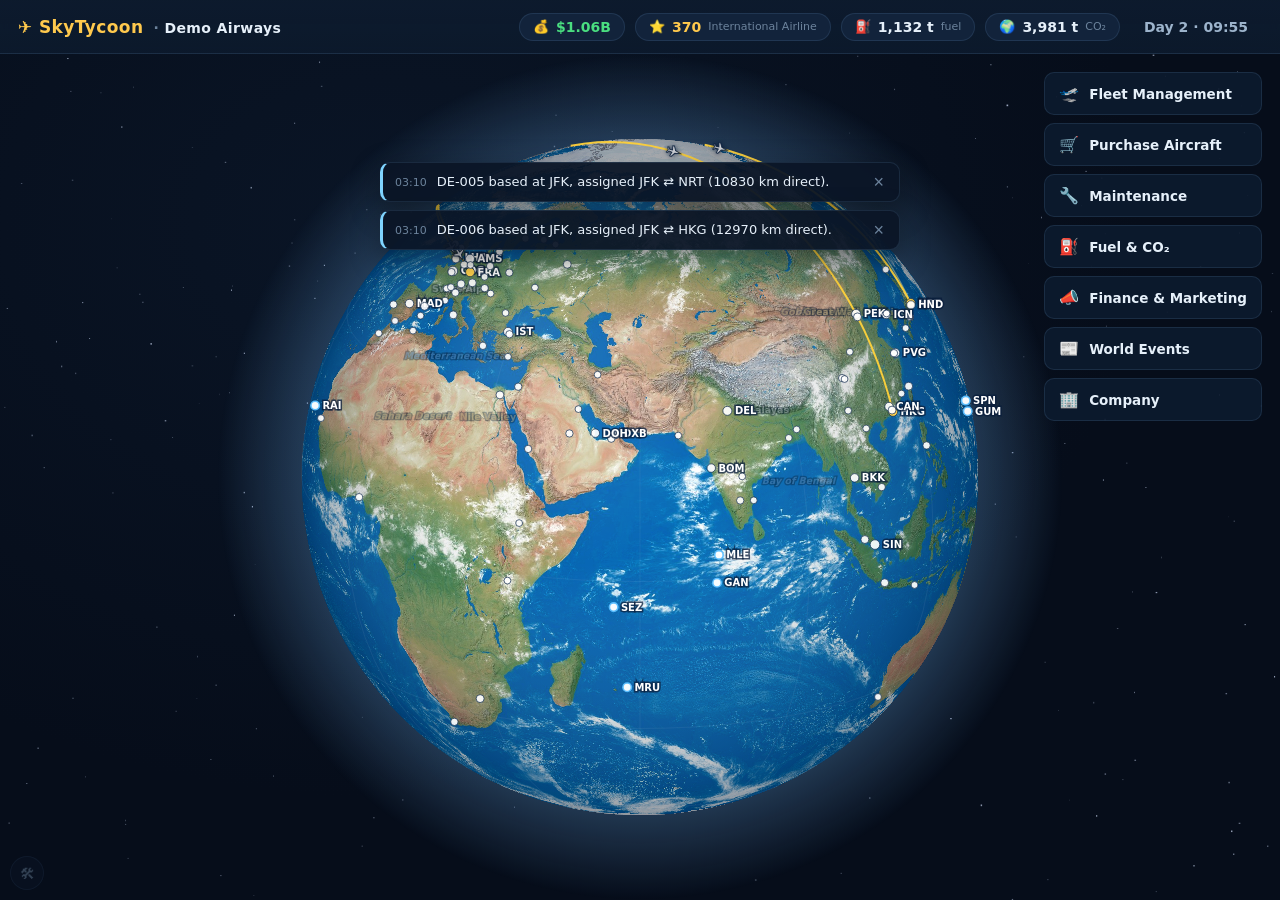
==== test-run.html @ e862ac11 "Initial commit of SkyTycoon airline manager. Browser airline sim with globe map, fleet/routes, and m" ====
<!DOCTYPE html>
<!-- Temporary smoke-test page: seeds a demo game, no persistence. Safe to delete. -->
<html lang="en">
<head>
  <meta charset="UTF-8">
  <title>SkyTycoon test</title>
  <link rel="stylesheet" href="css/style.css">
</head>
<body>
  <header id="topbar">
    <div class="brand">✈ SkyTycoon<span class="airline-name" id="tb-airline"></span></div>
    <div class="tb-stats">
      <div class="pill pill-cash"><span class="ico">💰</span><b id="tb-cash">$0</b></div>
      <div class="pill pill-points"><span class="ico">⭐</span><b id="tb-points">0</b><span class="sub" id="tb-level">Startup</span></div>
      <div class="pill"><span class="ico">⛽</span><b id="tb-fuel">0 t</b><span class="sub">fuel</span></div>
      <div class="pill"><span class="ico">🌍</span><b id="tb-co2">0 t</b><span class="sub">CO₂</span></div>
      <div class="pill pill-clock"><b id="tb-clock">Day 1 · 08:00</b></div>
    </div>
  </header>
  <main>
    <canvas id="globe"></canvas>
    <nav id="sidebar">
      <button data-panel="fleet" onclick="openPanel('fleet')"><span class="ico">🛫</span><span class="lbl">Fleet Management</span></button>
      <button data-panel="buy" onclick="openPanel('buy')"><span class="ico">🛒</span><span class="lbl">Purchase Aircraft</span></button>
      <button data-panel="maint" onclick="openPanel('maint')"><span class="ico">🔧</span><span class="lbl">Maintenance</span></button>
      <button data-panel="fuel" onclick="openPanel('fuel')"><span class="ico">⛽</span><span class="lbl">Fuel &amp; CO₂</span></button>
      <button data-panel="marketing" onclick="openPanel('marketing')"><span class="ico">📣</span><span class="lbl">Finance &amp; Marketing</span></button>
      <button data-panel="events" onclick="openPanel('events')"><span class="ico">📰</span><span class="lbl">World Events</span></button>
      <button data-panel="company" onclick="openPanel('company')"><span class="ico">🏢</span><span class="lbl">Company</span></button>
    </nav>
    <section id="panel" class="hidden">
      <div id="panel-head"><h2 id="panel-title"></h2><button class="close-x" onclick="closePanel()">×</button></div>
      <div id="panel-body"></div>
    </section>
    <div id="airport-card" class="hidden"></div>
    <div id="plane-card" class="hidden"></div>
    <div id="route-card" class="hidden"></div>
    <div id="report-card" class="hidden"></div>
    <div id="notifs"></div>
    <button id="devbtn" title="Developer tools" onclick="toggleDev()">🛠</button>
    <div id="devpanel" class="hidden"></div>
  </main>
  <div id="onboard" class="hidden"><div class="ob-box"><h1>x</h1>
    <input id="ob-name" type="hidden"><select id="ob-hub" hidden></select></div></div>

  <script src="js/data.js"></script>
  <script src="js/planeart.js"></script>
  <script src="js/liveryart.js"></script>
  <script src="js/globe.js"></script>
  <script src="js/game.js"></script>
  <script src="js/ui.js"></script>
  <script>
    // no persistence in the smoke test
    save = function () {};
    const globe = new Globe(document.getElementById("globe"));
    globe.onAirportClick = (ap) => uiAirportClick(ap);

    newGame("Demo Airways", "JFK");
    G.state.cash = 2e9;
    earnPoints(500);
    unlockCargo();
    G.state.wideUnlocked = true;
    G.state.autoDepart = true;
    buyPlane("a320n"); buyPlane("b789"); buyPlane("atr72"); buyPlane("a388"); buyPlane("md11f"); buyPlane("a318");
    for (let i = 0; i < 1150; i++) tick(true);   // let deliveries arrive
    buyFuel(1400); buyCO2(4900);
    const dests = { a320n: "LHR", b789: "NRT", atr72: "ORD", a388: "HKG", md11f: "FRA" };
    for (const p of G.state.planes) {
      if (p.typeId === "a318") assignRoute(p.id, "JFK", "NRT", ["ANC"]);   // stopover demo
      else assignRoute(p.id, "JFK", dests[p.typeId] || "MIA");
    }
    G.state.charterUnlocked = true;
    genCharterOffer(true); genCharterOffer(true);
    for (let i = 0; i < 400; i++) tick(true);

    renderTopbar();
    UI.lastSeq = (G.state.logSeq || 0) - 2;   // let a couple of popups show
    pumpNotifs();
    const params = new URLSearchParams(location.search);
    if (params.get("rot")) globe.rotLon = +params.get("rot") * Math.PI / 180;
    if (params.get("tilt")) globe.tilt = +params.get("tilt") * Math.PI / 180;
    const view = params.get("view");
    if (view && view !== "globe") openPanel(view);
    const apParam = params.get("airport");
    if (apParam && airportByCode[apParam]) showAirportCard(airportByCode[apParam]);
    const rParam = params.get("route");
    if (rParam) { const [ra, rb] = rParam.split("-"); showRouteCard(ra, rb); }

    function frame() { globe.render(globeState()); requestAnimationFrame(frame); }
    requestAnimationFrame(frame);
    setInterval(() => { tick(false); renderTopbar(); pumpNotifs(); refreshPanel(false); }, 500);
  </script>
</body>
</html>
---- css/style.css ----
/* ============================================================
   SkyTycoon — styles
   ============================================================ */

* { margin: 0; padding: 0; box-sizing: border-box; }

:root {
  --bg: #060d1a;
  --panel: #0d1b2e;
  --panel-2: #12233b;
  --line: rgba(120, 170, 220, 0.14);
  --ink: #e6f0fa;
  --ink-2: #9db4cc;
  --ink-3: #6c839c;
  --gold: #ffc94d;
  --gold-dim: #b8860b;
  --ok: #4ade80;
  --warn: #f5a524;
  --bad: #f87171;
  --accent: #7fd4ff;
}

html, body {
  height: 100%;
  height: 100dvh;
  overflow: hidden;
  overscroll-behavior: none;
  background: var(--bg);
  color: var(--ink);
  font-family: "Segoe UI", system-ui, -apple-system, sans-serif;
  font-size: 14px;
  -webkit-text-size-adjust: 100%;
  text-size-adjust: 100%;
  -webkit-tap-highlight-color: transparent;
}

/* ---------- top bar ---------- */
#topbar {
  position: fixed;
  inset: 0 0 auto 0;
  height: 54px;
  display: flex;
  align-items: center;
  gap: 18px;
  padding: 0 18px;
  background: linear-gradient(180deg, rgba(13, 27, 46, 0.97), rgba(13, 27, 46, 0.88));
  border-bottom: 1px solid var(--line);
  z-index: 20;
  backdrop-filter: blur(6px);
}

.brand {
  font-weight: 800;
  font-size: 17px;
  letter-spacing: 0.4px;
  color: var(--gold);
  white-space: nowrap;
}
.brand .airline-name {
  color: var(--ink);
  font-weight: 600;
  margin-left: 10px;
  font-size: 14px;
}
.brand .airline-name::before { content: "· "; color: var(--ink-3); }

.tb-ap-search {
  position: relative;
  flex: 0 1 240px;
  min-width: 140px;
  max-width: 280px;
}
.tb-ap-search input {
  width: 100%;
  box-sizing: border-box;
  background: var(--panel-2);
  border: 1px solid var(--line);
  color: var(--ink);
  border-radius: 999px;
  padding: 6px 14px;
  font: 500 12.5px "Segoe UI", system-ui, sans-serif;
}
.tb-ap-search input:focus {
  outline: none;
  border-color: var(--accent);
  background: var(--panel);
}
.tb-ap-search input::placeholder { color: var(--ink-3); }
.tb-ap-drop {
  position: absolute;
  top: calc(100% + 6px);
  left: 0;
  right: 0;
  max-height: 320px;
  overflow-y: auto;
  background: rgba(13, 27, 46, 0.97);
  border: 1px solid var(--line);
  border-radius: 10px;
  box-shadow: 0 10px 28px rgba(0, 0, 0, 0.45);
  z-index: 30;
  padding: 4px;
}
.tb-ap-drop.hidden { display: none; }
.tb-ap-item {
  display: flex;
  align-items: baseline;
  gap: 8px;
  width: 100%;
  text-align: left;
  background: transparent;
  border: 0;
  border-radius: 7px;
  color: var(--ink);
  padding: 7px 10px;
  font: 500 12.5px "Segoe UI", system-ui, sans-serif;
  cursor: pointer;
}
.tb-ap-item:hover, .tb-ap-item.active { background: var(--panel-2); }
.tb-ap-item b { color: var(--gold); min-width: 2.6em; }
.tb-ap-item .tb-ap-city { flex: 1; min-width: 0; overflow: hidden; text-overflow: ellipsis; white-space: nowrap; }
.tb-ap-empty { padding: 10px 12px; }

.tb-stats {
  display: flex;
  gap: 10px;
  margin-left: auto;
  align-items: center;
  flex-wrap: nowrap;
}
.pill {
  display: flex;
  align-items: center;
  gap: 7px;
  background: var(--panel-2);
  border: 1px solid var(--line);
  border-radius: 999px;
  padding: 5px 13px;
  white-space: nowrap;
}
.pill .ico { font-size: 13px; }
.pill b { font-variant-numeric: tabular-nums; }
.pill .sub { color: var(--ink-3); font-size: 11px; }
.pill-cash b { color: var(--ok); }
.pill-warn { border-color: rgba(239, 68, 68, 0.45); }
.pill-warn b { color: var(--bad, #ef4444); }
.pill-points b { color: var(--gold); }
.pill-clock { background: transparent; border-color: transparent; color: var(--ink-2); }

/* ---------- layout ---------- */
main { position: fixed; inset: 54px 0 0 0; }

#globe {
  width: 100%;
  height: 100%;
  display: block;
  touch-action: none;
  background:
    radial-gradient(ellipse at 30% 20%, #0a1526 0%, var(--bg) 60%);
}

/* ---------- sidebar ---------- */
#sidebar {
  position: absolute;
  top: 18px;
  right: 18px;
  display: flex;
  flex-direction: column;
  gap: 8px;
  z-index: 10;
}
#sidebar button {
  display: flex;
  align-items: center;
  gap: 10px;
  min-width: 178px;
  padding: 11px 14px;
  background: rgba(13, 27, 46, 0.92);
  border: 1px solid var(--line);
  border-radius: 10px;
  color: var(--ink);
  font: 600 13.5px "Segoe UI", system-ui, sans-serif;
  cursor: pointer;
  transition: border-color 0.15s, background 0.15s, transform 0.1s;
  text-align: left;
}
#sidebar button:hover { border-color: var(--accent); background: var(--panel-2); }
#sidebar button.active { border-color: var(--gold); color: var(--gold); background: var(--panel-2); }
#sidebar button .ico { font-size: 16px; width: 20px; text-align: center; }

/* ---------- side panel ---------- */
#panel {
  position: absolute;
  top: 18px;
  right: 214px;
  bottom: 18px;
  width: 440px;
  max-width: calc(100vw - 240px);
  background: rgba(11, 22, 38, 0.96);
  border: 1px solid var(--line);
  border-radius: 14px;
  display: flex;
  flex-direction: column;
  z-index: 11;
  box-shadow: 0 12px 40px rgba(0, 0, 0, 0.5);
  backdrop-filter: blur(8px);
}
#panel.hidden { display: none; }
#panel-head {
  display: flex;
  align-items: center;
  justify-content: space-between;
  padding: 14px 18px;
  border-bottom: 1px solid var(--line);
}
#panel-head h2 { font-size: 16px; font-weight: 700; }
#panel-body { flex: 1; overflow-y: auto; padding: 12px 14px 16px; }
#panel-body::-webkit-scrollbar { width: 8px; }
#panel-body::-webkit-scrollbar-thumb { background: var(--panel-2); border-radius: 4px; }

.close-x {
  background: none;
  border: none;
  color: var(--ink-3);
  font-size: 22px;
  cursor: pointer;
  line-height: 1;
  padding: 2px 6px;
}
.close-x:hover { color: var(--ink); }

/* ---------- cards & shared bits ---------- */
.card {
  background: var(--panel-2);
  border: 1px solid var(--line);
  border-radius: 10px;
  padding: 10px 12px;
  margin-bottom: 8px;
}
.card-head {
  display: flex;
  justify-content: space-between;
  align-items: baseline;
  gap: 8px;
  margin-bottom: 4px;
}
.card-row { margin: 3px 0; display: flex; align-items: center; gap: 8px; flex-wrap: wrap; }
.card-actions { display: flex; gap: 6px; margin-top: 7px; flex-wrap: wrap; }
.card-actions-more {
  display: flex;
  gap: 6px;
  flex-wrap: wrap;
  margin-top: 6px;
  padding-top: 6px;
  border-top: 1px solid rgba(255,255,255,0.06);
}

.muted { color: var(--ink-2); }
.mini { font-size: 11.5px; }
.panel-note { margin-bottom: 10px; line-height: 1.45; }
.panel-tip {
  margin-bottom: 10px;
  border: 1px solid var(--line);
  border-radius: 8px;
  background: rgba(0,0,0,0.15);
  padding: 6px 10px;
}
.panel-tip > summary {
  cursor: pointer;
  list-style: none;
  font-size: 11.5px;
  color: var(--ink-2);
  user-select: none;
}
.panel-tip > summary::-webkit-details-marker { display: none; }
.panel-tip > summary::before { content: "ⓘ "; color: var(--ink-3); }
.panel-tip[open] > summary { margin-bottom: 6px; color: var(--ink); }
.panel-tip .tip-body { font-size: 11.5px; color: var(--ink-2); line-height: 1.45; }
.ok-text { color: var(--ok); }
.bad-text { color: var(--bad); }
.price { color: var(--gold); font-weight: 700; white-space: nowrap; }

.btn, #sidebar button, .chip, .pill-pausebtn, .close-x, .ap-item, .tb-ap-item {
  touch-action: manipulation;
}

.btn {
  background: var(--panel);
  border: 1px solid var(--line);
  color: var(--ink);
  border-radius: 8px;
  padding: 7px 13px;
  font: 600 12.5px "Segoe UI", system-ui, sans-serif;
  cursor: pointer;
  transition: border-color 0.15s, background 0.15s;
}
.btn:hover:not(:disabled) { border-color: var(--accent); }
.btn:disabled { opacity: 0.4; cursor: not-allowed; }
.btn-gold { background: var(--gold); color: #1a1200; border-color: var(--gold); }
.btn-gold:hover:not(:disabled) { background: #ffd97a; border-color: #ffd97a; }
.btn-danger { border-color: rgba(248, 113, 113, 0.4); color: var(--bad); }
.btn-danger:hover:not(:disabled) { border-color: var(--bad); background: rgba(248, 113, 113, 0.08); }
.mini-btn { padding: 5px 9px; font-size: 11.5px; }

/* status chips */
.st { font-size: 12px; font-weight: 600; }
.st-idle { color: var(--ink-3); }
.st-fly { color: var(--accent); }
.st-turn { color: var(--ink-2); }
.st-hold { color: var(--bad); }
.st-ground { color: var(--warn); }
.st-maint { color: var(--warn); }

.route-badge {
  background: rgba(255, 201, 77, 0.12);
  border: 1px solid rgba(255, 201, 77, 0.35);
  color: var(--gold);
  font-size: 11.5px;
  font-weight: 700;
  padding: 2px 9px;
  border-radius: 999px;
  white-space: nowrap;
}
.route-badge.none {
  background: transparent;
  border-color: var(--line);
  color: var(--ink-3);
}
.owned-badge, .boost-badge {
  font-size: 11px;
  font-weight: 700;
  border-radius: 999px;
  padding: 2px 8px;
  background: rgba(127, 212, 255, 0.12);
  border: 1px solid rgba(127, 212, 255, 0.35);
  color: var(--accent);
}
.boost-badge { background: rgba(74, 222, 128, 0.1); border-color: rgba(74, 222, 128, 0.35); color: var(--ok); }
.brand-badge {
  font-size: 11px;
  font-weight: 700;
  border-radius: 999px;
  padding: 2px 8px;
  background: rgba(251, 191, 36, 0.12);
  border: 1px solid rgba(251, 191, 36, 0.4);
  color: var(--gold);
}
.brand-filter {
  display: flex;
  flex-wrap: wrap;
  gap: 6px;
  margin: 8px 0 12px;
}
.brand-filter .chip {
  font: 600 11.5px "Segoe UI", system-ui, sans-serif;
  padding: 5px 10px;
  border-radius: 999px;
  border: 1px solid var(--line);
  background: transparent;
  color: var(--ink-2);
  cursor: pointer;
}
.brand-filter .chip.active {
  border-color: var(--gold);
  color: var(--gold);
  background: rgba(251, 191, 36, 0.1);
}
.brand-row {
  display: flex;
  align-items: center;
  justify-content: space-between;
  gap: 10px;
}

/* progress bars */
.bar {
  flex: 1;
  min-width: 90px;
  height: 7px;
  border-radius: 4px;
  background: rgba(0, 0, 0, 0.4);
  overflow: hidden;
}
.bar-fill { height: 100%; border-radius: 4px; transition: width 0.4s; }
.bar-ok { background: var(--ok); }
.bar-warn { background: var(--warn); }
.bar-bad { background: var(--bad); }
.bar-gold { background: var(--gold); }
.bar-label { font-size: 11.5px; color: var(--ink-2); white-space: nowrap; }

/* route form */
.route-form {
  margin-top: 10px;
  padding: 11px;
  background: rgba(0, 0, 0, 0.25);
  border: 1px dashed var(--line);
  border-radius: 8px;
}
.rf-row { display: flex; gap: 10px; margin-bottom: 8px; flex-wrap: wrap; }
.rf-row label { display: flex; flex-direction: column; gap: 4px; font-size: 11.5px; color: var(--ink-2); flex: 1; }
.rf-info { font-size: 12px; margin-bottom: 9px; }
.cabin-row label { max-width: 110px; }

/* big configure menu */
.cfg-big { padding: 13px; }
.cfg-title {
  font-size: 14px;
  margin-bottom: 4px;
  padding-bottom: 7px;
  border-bottom: 1px solid var(--line);
}
.cfg-sec {
  font-size: 11px;
  font-weight: 700;
  letter-spacing: 0.6px;
  text-transform: uppercase;
  color: var(--gold, #e8a833);
  margin: 12px 0 7px;
  padding-top: 8px;
  border-top: 1px dashed var(--line);
}
.cfg-title + .cfg-sec, .cfg-sec:first-child { border-top: none; padding-top: 0; }
.amen-row label { min-width: 180px; }
.amen-row select { width: 100%; }
.buy-cfg {
  margin-top: 10px;
  padding: 10px;
  border-radius: 8px;
  background: rgba(0, 0, 0, 0.18);
}

select, input[type="number"], input[type="text"], #airline-name {
  background: var(--panel);
  border: 1px solid var(--line);
  color: var(--ink);
  border-radius: 7px;
  padding: 7px 9px;
  font: 500 12.5px "Segoe UI", system-ui, sans-serif;
  max-width: 100%;
}
select:focus, input:focus { outline: 1px solid var(--accent); }
input[type="number"] { width: 82px; }

/* ---------- searchable airport picker ---------- */
.ap-picker {
  border: 1px solid var(--line);
  border-radius: 9px;
  background: rgba(0, 0, 0, 0.22);
  padding: 8px;
  margin: 6px 0 10px;
}
.ap-controls { display: flex; gap: 7px; margin-bottom: 7px; }
.ap-controls input { flex: 1; min-width: 0; }
.ap-controls select { max-width: 46%; }
.ap-list {
  max-height: 172px;
  overflow-y: auto;
  display: flex;
  flex-direction: column;
  gap: 3px;
}
.ap-list::-webkit-scrollbar { width: 7px; }
.ap-list::-webkit-scrollbar-thumb { background: var(--panel-2); border-radius: 4px; }
.ap-item {
  display: flex;
  align-items: center;
  gap: 8px;
  padding: 6px 9px;
  background: transparent;
  border: 1px solid transparent;
  border-radius: 7px;
  color: var(--ink);
  font: 500 12.5px "Segoe UI", system-ui, sans-serif;
  cursor: pointer;
  text-align: left;
}
.ap-item:hover { background: var(--panel-2); border-color: var(--line); }
.ap-item.active { border-color: var(--gold); background: rgba(255, 201, 77, 0.08); }
.ap-item b { min-width: 36px; color: var(--accent); }
.ap-item.active b { color: var(--gold); }
.ap-item .ap-city { flex: 0 1 auto; }
.ap-item .ap-size { margin-left: auto; color: var(--ink-3); font-size: 9px; letter-spacing: 1px; }
.ap-empty { padding: 10px; text-align: center; }
.rf-label { display: block; font-size: 11.5px; color: var(--ink-2); margin: 8px 0 2px; }
.ob-hub-sel { font-size: 13px; margin: 4px 0 6px; }

/* onboard experience */
.meal-grid {
  display: grid;
  grid-template-columns: 1fr 1fr;
  gap: 8px;
  margin: 8px 0;
}
.meal-opt {
  display: flex;
  flex-direction: column;
  gap: 3px;
  padding: 10px 12px;
  background: var(--panel);
  border: 1px solid var(--line);
  border-radius: 9px;
  color: var(--ink);
  font: 500 12px "Segoe UI", system-ui, sans-serif;
  text-align: left;
  cursor: pointer;
  transition: border-color 0.15s;
}
.meal-opt:hover { border-color: var(--accent); }
.meal-opt.active { border-color: var(--gold); background: rgba(255, 201, 77, 0.07); }
.meal-opt.active b { color: var(--gold); }
.svc-toggle {
  display: flex;
  align-items: center;
  gap: 7px;
  font-size: 12.5px;
  cursor: pointer;
  margin-right: 14px;
}
.svc-toggle input { accent-color: var(--gold); }

/* stopover chips */
.rf-stops { margin: 8px 0; display: flex; align-items: center; gap: 6px; flex-wrap: wrap; }
.stop-chip {
  display: inline-flex;
  align-items: center;
  gap: 4px;
  background: rgba(127, 212, 255, 0.1);
  border: 1px solid rgba(127, 212, 255, 0.35);
  color: var(--accent);
  font: 700 11.5px "Segoe UI", system-ui, sans-serif;
  padding: 2px 4px 2px 9px;
  border-radius: 999px;
}
.stop-x {
  background: none;
  border: none;
  color: var(--ink-3);
  font-size: 13px;
  cursor: pointer;
  padding: 0 4px;
  line-height: 1;
}
.stop-x:hover { color: var(--bad); }
.via-note { font-weight: 600; font-size: 10px; opacity: 0.85; }

/* charter offers */
.charter-offer {
  border-top: 1px dashed var(--line);
  padding-top: 8px;
  margin-top: 8px;
}
.charter-offer:first-of-type { border-top: none; margin-top: 0; padding-top: 0; }
.charter-offer select { max-width: 200px; }

/* buy panel filter bar */
.buy-filter { display: flex; gap: 7px; margin-bottom: 8px; }
.buy-filter input { flex: 1; min-width: 0; }
.buy-filter select { max-width: 46%; }

/* buy panel */
.plane-art {
  background: linear-gradient(180deg, #b8d4ee 0%, #ddeaf6 78%, #9db8ce 78%, #8aa6bd 100%);
  border: 1px solid var(--line);
  border-radius: 8px;
  margin: 6px 0 8px;
  overflow: hidden;
}
/* Marketplace grounded pose — single showroom plate. */
.plane-art-shop.showroom {
  background: #e8eaee url("../img/liveries/showroom.jpg") center / cover no-repeat;
}
.plane-art-shop.sky {
  background: #6eb6e8 url("../img/liveries/sky.jpg") center / cover no-repeat;
}
.plane-art-shop.bush {
  background: #5a7a4a url("../img/liveries/bush.jpg") center 62% / cover no-repeat;
}
.plane-art-shop.sky .lart-canvas {
  filter: drop-shadow(0 8px 12px rgba(20, 40, 70, 0.22));
}
.plane-art-shop.bush .lart-canvas {
  filter: drop-shadow(0 6px 10px rgba(20, 30, 20, 0.35));
}
.plane-art-svg { display: block; width: 100%; height: auto; max-height: 130px; }
.plane-art img {
  display: block;
  width: 100%;
  height: 150px;
  object-fit: cover;
}
.plane-art .lart-canvas {
  display: block;
  width: 100%;
  height: auto;
  max-height: 150px;
  padding: 14px 10px 8px;
  box-sizing: border-box;
}
.plane-art-shop .lart-canvas {
  max-height: 168px;
  padding: 22px 14px 18px;
  filter: drop-shadow(0 10px 14px rgba(20, 28, 40, 0.28));
}

.cat-head {
  font-size: 12px;
  text-transform: uppercase;
  letter-spacing: 1.2px;
  color: var(--ink-3);
  margin: 14px 0 8px;
}
.specs { display: flex; gap: 14px; flex-wrap: wrap; font-size: 12px; color: var(--ink-2); margin: 4px 0; }

/* fuel panel */
.commodity { margin-bottom: 22px; }
.commodity h3 { font-size: 14px; margin-bottom: 6px; }
.comm-price { font-size: 22px; margin-bottom: 6px; }
.comm-price b { font-variant-numeric: tabular-nums; }
.comm-price .muted { font-size: 13px; margin: 0 6px 0 2px; }
.spark {
  width: 100%;
  height: 70px;
  display: block;
  background: rgba(0, 0, 0, 0.25);
  border: 1px solid var(--line);
  border-radius: 8px;
  margin-bottom: 8px;
}
.comm-holding { font-size: 13px; margin-bottom: 8px; }
.comm-buy { display: flex; gap: 7px; align-items: center; flex-wrap: wrap; }

/* company panel */
.company-name-row {
  display: flex;
  flex-wrap: wrap;
  align-items: center;
  gap: 8px;
  margin-bottom: 12px;
}
.company-name-row .btn { white-space: nowrap; flex: 0 0 auto; }
#airline-name {
  flex: 1 1 140px;
  min-width: 120px;
  font-size: 15px;
  font-weight: 700;
  height: auto;
  align-self: center;
}
.stat-grid {
  display: grid;
  grid-template-columns: 1fr 1fr;
  gap: 8px;
  margin: 12px 0;
}
.stat-grid > div {
  background: var(--panel-2);
  border: 1px solid var(--line);
  border-radius: 9px;
  padding: 9px 12px;
  display: flex;
  flex-direction: column;
  gap: 3px;
}
.danger-zone { margin-top: 18px; padding-top: 14px; border-top: 1px solid var(--line); }

/* empty state */
.empty { text-align: center; color: var(--ink-2); padding: 40px 10px; line-height: 1.6; }

/* weekly gazette */
.paper-card {
  background: linear-gradient(165deg, rgba(20, 32, 52, 0.95), rgba(12, 20, 34, 0.98));
  border-color: rgba(232, 168, 51, 0.25);
}
.paper-mast {
  font-family: Georgia, "Times New Roman", serif;
  font-size: 18px;
  font-weight: 700;
  letter-spacing: 0.02em;
  color: var(--gold);
  margin-bottom: 2px;
}
.paper-dateline {
  font-size: 11px;
  color: var(--ink-3);
  margin-bottom: 12px;
  padding-bottom: 8px;
  border-bottom: 1px solid var(--line);
}
.paper-story { margin-bottom: 12px; }
.paper-story.lead .paper-hed { font-size: 15px; color: var(--ink); }
.paper-kicker {
  font-size: 10px;
  text-transform: uppercase;
  letter-spacing: 0.08em;
  color: var(--ink-3);
  margin-bottom: 2px;
}
.paper-hed {
  font-family: Georgia, "Times New Roman", serif;
  font-size: 13.5px;
  font-weight: 700;
  color: var(--ink);
  line-height: 1.3;
}
.paper-dek {
  font-size: 12px;
  color: var(--ink-2);
  margin-top: 3px;
  line-height: 1.4;
}

/* ---------- centered event popups ---------- */
#notifs {
  position: fixed;
  top: 18%;
  left: 50%;
  transform: translateX(-50%);
  z-index: 40;
  display: flex;
  flex-direction: column;
  align-items: center;
  gap: 8px;
  width: min(520px, 92vw);
  pointer-events: none;
}
.notif {
  display: flex;
  align-items: center;
  gap: 10px;
  width: 100%;
  background: rgba(11, 22, 38, 0.95);
  border: 1px solid var(--line);
  border-radius: 10px;
  padding: 10px 12px;
  font-size: 13px;
  color: var(--ink);
  box-shadow: 0 10px 30px rgba(0, 0, 0, 0.45);
  opacity: 0;
  transform: translateY(-8px);
  transition: opacity 0.3s, transform 0.3s;
  pointer-events: auto;
}
.notif.show { opacity: 1; transform: translateY(0); }
.notif-time { color: var(--ink-3); font-size: 11px; font-variant-numeric: tabular-nums; flex-shrink: 0; }
.notif-msg { flex: 1; line-height: 1.4; }
.notif-x {
  background: none;
  border: none;
  color: var(--ink-3);
  font-size: 18px;
  cursor: pointer;
  line-height: 1;
  padding: 0 3px;
  flex-shrink: 0;
}
.notif-x:hover { color: var(--ink); }
.notif-good { border-left: 3px solid var(--ok); }
.notif-bad { border-left: 3px solid var(--bad); }
.notif-money { border-left: 3px solid var(--gold); }
.notif-info { border-left: 3px solid var(--accent); }

/* training pips */
.pip {
  display: inline-block;
  width: 22px;
  height: 8px;
  border-radius: 4px;
  background: rgba(0, 0, 0, 0.4);
  border: 1px solid var(--line);
  margin-right: 4px;
}
.pip.on { background: var(--gold); border-color: var(--gold); }

/* fare row */
.fare-row { align-items: end; }
.fare-inline { display: flex; align-items: center; gap: 6px; }
.meal-opt.locked { opacity: 0.55; }

/* ---------- airport card ---------- */
#airport-card, #plane-card, #route-card {
  position: absolute;
  left: 16px;
  top: 16px;
  z-index: 10;
  width: 250px;
  background: rgba(11, 22, 38, 0.95);
  border: 1px solid var(--line);
  border-radius: 12px;
  padding: 14px 16px;
  box-shadow: 0 10px 30px rgba(0, 0, 0, 0.45);
}
#airport-card.hidden, #plane-card.hidden, #route-card.hidden { display: none; }
#airport-card h3, #plane-card h3, #route-card h3 { font-size: 17px; margin-bottom: 2px; color: var(--gold); }
#airport-card .close-x, #plane-card .close-x, #route-card .close-x { position: absolute; top: 6px; right: 8px; }
#plane-card { width: 290px; max-height: calc(100vh - 90px); overflow-y: auto; }
#plane-card.has-pax { width: 310px; }
#plane-card.has-route { width: 360px; }
#plane-card-route:empty { display: none; }
#route-card { width: 300px; }
.ac-row { margin-top: 8px; font-size: 12.5px; }
.plane-card-pax {
  margin-top: 10px;
  padding-top: 10px;
  border-top: 1px dashed var(--line);
}
.plane-card-pax .pax-wrap-inline {
  padding: 0;
  background: none;
  border: none;
  box-shadow: none;
  gap: 6px;
}
.plane-card-pax .pax-stage {
  width: min(260px, 70vw);
}
.plane-card-pax .pax-hud {
  width: 100%;
  font-size: 11px;
}
.plane-card-pax .pax-badge {
  position: static;
  align-self: flex-start;
  margin: 0;
}
.pax-thoughts {
  margin-top: 10px;
  padding-top: 8px;
  border-top: 1px dashed var(--line);
}
.pax-thoughts-head {
  font-size: 11px;
  text-transform: uppercase;
  letter-spacing: 0.08em;
  color: var(--ink-3);
  margin-bottom: 6px;
}
.pax-thoughts-list {
  max-height: 180px;
  overflow-y: auto;
  padding-right: 4px;
  scrollbar-width: thin;
}
.pax-thought {
  margin: 0 0 7px;
  font-size: 12px;
  line-height: 1.35;
}
.pax-thought-meta {
  color: var(--ink-2);
  font-size: 11px;
}
.pax-thought-line {
  color: var(--ink);
  font-style: italic;
}

/* ---------- toast ---------- */
.toast {
  position: fixed;
  bottom: 26px;
  left: 50%;
  transform: translate(-50%, 16px);
  background: #2a1518;
  border: 1px solid var(--bad);
  color: #ffd9d9;
  padding: 10px 18px;
  border-radius: 10px;
  font-size: 13px;
  z-index: 60;
  opacity: 0;
  transition: opacity 0.25s, transform 0.25s;
  pointer-events: none;
}
.toast.show { opacity: 1; transform: translate(-50%, 0); }

/* ---------- onboarding ---------- */
#onboard {
  position: fixed;
  inset: 0;
  z-index: 50;
  background: rgba(4, 9, 18, 0.85);
  display: flex;
  align-items: center;
  justify-content: center;
  backdrop-filter: blur(6px);
}
#onboard.hidden { display: none; }
.ob-box {
  width: 460px;
  max-width: 92vw;
  max-height: 92vh;
  overflow-y: auto;
  background: var(--panel);
  border: 1px solid var(--line);
  border-radius: 16px;
  padding: 30px 32px;
  box-shadow: 0 20px 60px rgba(0, 0, 0, 0.6);
}
.ob-box h1 { font-size: 24px; color: var(--gold); margin-bottom: 4px; }
.ob-box .tagline { color: var(--ink-2); margin-bottom: 22px; font-size: 13px; }
.ob-box label { display: block; font-size: 12px; color: var(--ink-2); margin: 14px 0 5px; }
.ob-box input, .ob-box select { width: 100%; font-size: 14px; padding: 10px 12px; }
.ob-box .btn-gold { width: 100%; margin-top: 22px; padding: 12px; font-size: 14px; }
.ob-start-note { margin-top: 12px; font-size: 11.5px; color: var(--ink-3); text-align: center; }
.ob-diff { display: flex; gap: 8px; flex-wrap: wrap; }
.ob-diff .chip {
  flex: 1 1 0;
  min-width: 0;
  display: inline-flex;
  align-items: center;
  justify-content: center;
  text-align: center;
  background: var(--panel);
  border: 1px solid var(--line);
  color: var(--ink-2);
  border-radius: 8px;
  padding: 10px 12px;
  font: 600 13px "Segoe UI", system-ui, sans-serif;
  cursor: pointer;
  transition: border-color 0.15s, background 0.15s, color 0.15s;
}
.ob-diff .chip:hover {
  border-color: var(--accent);
  color: var(--ink);
}
.ob-diff .chip.active {
  border-color: var(--gold);
  color: var(--gold);
  background: rgba(251, 191, 36, 0.1);
}
.ob-diff-note {
  margin-top: 8px;
  font-size: 11.5px;
  color: var(--ink-2);
  line-height: 1.4;
  min-height: 2.8em;
}
#ob-speed-wrap.hidden { display: none; }
.hidden { display: none !important; }

/* ---------- developer tools ---------- */
#sndbtn {
  position: fixed;
  left: 52px;
  bottom: 10px;
  z-index: 30;
  width: 34px;
  height: 34px;
  border-radius: 50%;
  background: rgba(13, 27, 46, 0.7);
  border: 1px solid var(--line);
  font-size: 15px;
  cursor: pointer;
  opacity: 0.45;
}
#sndbtn:hover { opacity: 1; }
#devbtn {
  position: fixed;
  left: 10px;
  bottom: 10px;
  z-index: 30;
  width: 34px;
  height: 34px;
  border-radius: 50%;
  background: rgba(13, 27, 46, 0.7);
  border: 1px solid var(--line);
  color: var(--ink-3);
  font-size: 15px;
  cursor: pointer;
  opacity: 0.45;
  transition: opacity 0.15s;
}
#devbtn:hover { opacity: 1; }
#devpanel {
  position: fixed;
  left: 10px;
  bottom: 52px;
  z-index: 30;
  width: 220px;
  background: rgba(11, 22, 38, 0.97);
  border: 1px solid var(--line);
  border-radius: 12px;
  padding: 12px;
  display: flex;
  flex-direction: column;
  gap: 7px;
  box-shadow: 0 10px 30px rgba(0, 0, 0, 0.5);
}
#devpanel.hidden { display: none; }
.dev-title { font-size: 12px; font-weight: 700; color: var(--warn); margin-bottom: 2px; }
#devpanel .btn { width: 100%; text-align: left; }
.dev-time {
  margin-top: 4px;
  padding-top: 8px;
  border-top: 1px solid var(--line);
}
.dev-time-label { font-size: 11px; color: var(--ink-2); margin-bottom: 6px; }
.dev-time-label b { color: var(--gold); }
#dev-tod {
  width: 100%;
  accent-color: var(--gold);
  cursor: pointer;
}
.dev-time-marks {
  display: flex;
  justify-content: space-between;
  font-size: 9px;
  color: var(--ink-3);
  margin-top: 2px;
}
.dev-time-btns {
  display: flex;
  flex-wrap: wrap;
  gap: 4px;
  margin-top: 6px;
}
.dev-time-btns .btn { width: auto; flex: 1; text-align: center; padding: 4px 2px; font-size: 10px; }

/* ---------- phones & tablets ---------- */
@media (max-width: 900px) {
  /* Prevent iOS Safari zooming the page when focusing inputs */
  input, select, textarea { font-size: 16px !important; }

  #topbar {
    height: auto;
    min-height: 48px;
    flex-wrap: wrap;
    row-gap: 6px;
    column-gap: 8px;
    padding: 8px 10px;
    padding-top: max(8px, env(safe-area-inset-top));
    padding-left: max(10px, env(safe-area-inset-left));
    padding-right: max(10px, env(safe-area-inset-right));
  }
  main {
    top: 92px;
    right: 0;
    bottom: 0;
    left: 0;
  }
  .brand { font-size: 15px; }
  .brand .airline-name { font-size: 12px; margin-left: 6px; max-width: 28vw; overflow: hidden; text-overflow: ellipsis; display: inline-block; vertical-align: bottom; }
  .tb-ap-search { flex: 1 1 140px; min-width: 110px; max-width: none; order: 3; }
  .tb-ap-search input { padding: 8px 12px; font-size: 16px !important; }
  .tb-stats { gap: 6px; flex-wrap: wrap; justify-content: flex-end; }
  .pill { padding: 5px 10px; }
  .pill .sub { display: none; }

  #sidebar {
    top: auto;
    bottom: max(10px, env(safe-area-inset-bottom));
    left: max(8px, env(safe-area-inset-left));
    right: max(8px, env(safe-area-inset-right));
    flex-direction: row;
    flex-wrap: wrap;
    justify-content: center;
    gap: 6px;
  }
  #sidebar button {
    min-width: 44px;
    min-height: 44px;
    padding: 10px;
    justify-content: center;
  }
  #sidebar button .lbl { display: none; }
  #sidebar button .ico { width: auto; font-size: 18px; }

  #panel {
    top: 8px;
    right: max(8px, env(safe-area-inset-right));
    left: max(8px, env(safe-area-inset-left));
    width: auto;
    max-width: none;
    bottom: calc(62px + env(safe-area-inset-bottom));
    border-radius: 12px;
  }

  #airport-card, #plane-card, #route-card {
    left: max(8px, env(safe-area-inset-left));
    right: max(8px, env(safe-area-inset-right));
    top: 8px;
    width: auto;
    max-width: none;
    max-height: min(55dvh, calc(100dvh - 160px));
    overflow-y: auto;
    -webkit-overflow-scrolling: touch;
  }
  #plane-card.has-pax,
  #plane-card.has-route {
    width: auto;
    max-height: min(70dvh, calc(100dvh - 140px));
  }

  #report-card {
    left: max(8px, env(safe-area-inset-left));
    bottom: calc(62px + env(safe-area-inset-bottom));
    width: min(300px, calc(100vw - 100px));
    max-width: calc(100vw - 24px);
  }

  #sndbtn, #devbtn {
    bottom: calc(62px + env(safe-area-inset-bottom));
  }
  #devpanel {
    bottom: calc(104px + env(safe-area-inset-bottom));
    max-width: calc(100vw - 24px);
  }

  #notifs {
    top: max(12%, calc(env(safe-area-inset-top) + 72px));
    width: min(520px, calc(100vw - 20px));
  }

  #pax-view {
    left: 10px;
    top: auto;
    bottom: calc(70px + env(safe-area-inset-bottom));
    transform: none;
  }
  .pax-stage { width: min(200px, 46vw); }

  .ob-box {
    max-height: calc(100dvh - 24px);
    padding: 22px 18px;
    margin: env(safe-area-inset-top) env(safe-area-inset-right) env(safe-area-inset-bottom) env(safe-area-inset-left);
  }
  .card-actions .btn { min-height: 40px; }
  .mini-btn { min-height: 36px; padding: 7px 10px; }
}

/* Phones in portrait — keep the chrome compact */
@media (max-width: 600px) {
  main { top: 108px; }
  .brand .airline-name { display: none; }
  .pill-fuel, .pill-co2 { display: none; } /* Fuel & CO₂ panel still has the full readouts */
  .pill-clock { font-size: 12px; padding: 5px 8px; }
  .tb-ap-search { flex-basis: 100%; max-width: none; order: 3; }
  #sidebar button { min-width: 40px; min-height: 40px; padding: 8px; }
  #panel-body { padding: 10px; }
  .buy-filter { flex-direction: column; }
  .buy-filter select { max-width: none; width: 100%; }
  .ap-controls { flex-direction: column; }
  .ap-controls select { max-width: none; width: 100%; }
  .hist-row { flex-wrap: wrap; gap: 4px 8px; }
}

/* Compact desktop / large iPad — keep side panel from eating the globe */
@media (min-width: 901px) and (max-width: 1100px) {
  #panel { width: min(400px, calc(100vw - 210px)); max-width: calc(100vw - 210px); }
  #sidebar button { min-height: 44px; }
}

/* flight report card */
#report-card {
  position: absolute;
  left: 16px;
  bottom: 16px;
  z-index: 9;
  width: 300px;
  background: rgba(11, 22, 38, 0.95);
  border: 1px solid var(--line);
  border-radius: 12px;
  padding: 12px 15px;
  box-shadow: 0 10px 30px rgba(0, 0, 0, 0.45);
}
#report-card.hidden { display: none; }
#report-card h3 { font-size: 14px; color: var(--gold); margin-bottom: 2px; }
#report-card .close-x { position: absolute; top: 5px; right: 7px; }
.rep-grid { display: grid; grid-template-columns: auto 1fr; gap: 2px 12px; font-size: 12px; margin-top: 6px; }
.rep-grid span:nth-child(odd) { color: var(--ink-3); }
.rep-grid b { font-variant-numeric: tabular-nums; }

.pill-pausebtn { cursor: pointer; color: var(--ink); font-size: 13px; }
.pill-pausebtn:hover { border-color: var(--accent); }

/* ---------- passenger window view (side widget — does not block the globe) ---------- */
#pax-view {
  position: fixed;
  left: 14px;
  top: 50%;
  transform: translateY(-50%);
  z-index: 12;
  display: block;
  pointer-events: none;
  background: none;
}
#pax-view.hidden { display: none; }
.pax-wrap {
  position: relative;
  display: flex;
  flex-direction: column;
  align-items: center;
  gap: 8px;
  pointer-events: auto;
  padding: 8px 10px 10px;
  background: rgba(11, 22, 38, 0.88);
  border: 1px solid var(--line);
  border-radius: 14px;
  box-shadow: 0 12px 32px rgba(0, 0, 0, 0.45);
}
.pax-stage {
  position: relative;
  width: min(280px, 32vw);
  aspect-ratio: 1;
  background: transparent;
  /* glass opening measured from window-frame.png (350²): 109,67 → 259,278 */
}
.pax-glass {
  position: absolute;
  left: 31.14%;
  top: 19.14%;
  width: 43.14%;
  height: 60.57%;
  border-radius: 42% / 22%;
  overflow: hidden;
  z-index: 1;
  background: #0a121c;
}
.pax-glass.pax-scene-in {
  animation: pax-scene-in 0.55s ease;
}
@keyframes pax-scene-in {
  from { opacity: 0; }
  to { opacity: 1; }
}
.pax-frame {
  position: absolute;
  inset: 0;
  width: 100%;
  height: 100%;
  object-fit: contain;
  z-index: 3;
  pointer-events: none;
  user-select: none;
}
.pax-layer {
  position: absolute;
  inset: 0;
  width: 100%;
  height: 100%;
  object-fit: cover;
  pointer-events: none;
  user-select: none;
}
.pax-layer.bg { z-index: 1; }

/* daytime cruise — drifting cartoon clouds */
.pax-sky {
  position: absolute;
  inset: 0;
  z-index: 1;
  overflow: hidden;
  pointer-events: none;
}
.pax-sky-clouds {
  background: #8edafe;
}
/* Day sky plate — seamless scroll (tile + mirrored tile via CSS flip) */
.pax-day-band {
  position: absolute;
  left: 0;
  width: 100%;
  overflow: hidden;
  pointer-events: none;
}
.pax-day-band.far {
  top: -8%;
  height: 110%;
  opacity: 0.55;
  filter: blur(0.4px) saturate(0.95);
  z-index: 1;
}
.pax-day-band.near {
  top: 0;
  height: 100%;
  opacity: 1;
  z-index: 2;
}
.pax-day-track {
  display: flex;
  width: 200%;
  height: 100%;
  will-change: transform;
}
.pax-day-band.far .pax-day-track {
  animation: pax-day-drift 70s linear infinite;
}
.pax-day-band.near .pax-day-track {
  animation: pax-day-drift 38s linear infinite;
}
.pax-day-track img {
  display: block;
  width: 50%;
  height: 100%;
  object-fit: cover;
  object-position: center center;
  flex: 0 0 50%;
}
.pax-day-track img:nth-child(2) {
  transform: scaleX(-1);
}
@keyframes pax-day-drift {
  from { transform: translateX(0); }
  to   { transform: translateX(-50%); }
}
@media (prefers-reduced-motion: reduce) {
  .pax-day-band .pax-day-track { animation: none; }
}
.pax-sky-stars {
  background: linear-gradient(#1a2370 0%, #3949ab 40%, #5c6bc0 70%, #7e57c2 100%);
}
.pax-sky-stars .pax-cloud-band.far {
  top: 0;
  height: 100%;
  opacity: 0.7;
}
.pax-sky-stars .pax-cloud-band.near {
  top: 0;
  height: 100%;
  opacity: 1;
}
.pax-sky-stars .pax-cloud-band.far .pax-cloud-track {
  animation-duration: 80s;
}
.pax-sky-stars .pax-cloud-band.near .pax-cloud-track {
  animation-duration: 36s;
}
.pax-sky-stars .pax-cloud-band.near .pax-cloud-track img {
  object-position: center bottom;
}
.pax-sky-sunset {
  background: #3a1a4a;
}
.pax-sunset-base {
  position: absolute;
  inset: 0;
  width: 100%;
  height: 100%;
  object-fit: cover;
  z-index: 1;
  pointer-events: none;
}
.pax-sky-sunset .pax-cloud-band {
  z-index: 2;
}
.pax-sky-sunset .pax-cloud-band.far {
  top: 0;
  height: 75%;
  opacity: 0.9;
}
.pax-sky-sunset .pax-cloud-band.near {
  top: 8%;
  height: 90%;
  opacity: 1;
}
.pax-sky-sunset .pax-cloud-band.far .pax-cloud-track {
  animation-duration: 70s;
}
.pax-sky-sunset .pax-cloud-band.near .pax-cloud-track {
  animation-duration: 38s;
}

/* daytime airport — static apron shot */
.pax-sky-airport {
  background: #9fd0e8;
}
.pax-airport-base {
  position: absolute;
  inset: 0;
  width: 100%;
  height: 100%;
  object-fit: cover;
  z-index: 1;
  pointer-events: none;
}

/* night airport — blinking lights only */
.pax-sky-airport-night {
  background: #1a0540;
}
.pax-airport-lights {
  position: absolute;
  inset: 0;
  width: 100%;
  height: 100%;
  object-fit: cover;
  z-index: 2;
  pointer-events: none;
  mix-blend-mode: screen;
  animation: pax-lights-pulse 1.8s ease-in-out infinite;
}
.pax-blink-layer {
  position: absolute;
  inset: 0;
  z-index: 5;
  pointer-events: none;
}
.pax-blink {
  position: absolute;
  bottom: 3.5%;
  width: 7px;
  height: 7px;
  margin-left: -3px;
  border-radius: 50%;
  background: #fff8c8;
  box-shadow: 0 0 8px 2px rgba(255, 240, 160, 0.85), 0 -6px 12px rgba(255, 220, 120, 0.35);
  animation: pax-blink 1.4s ease-in-out infinite;
}
.pax-blink-hi {
  bottom: auto;
  width: 5px;
  height: 5px;
  background: #ffe566;
  box-shadow: 0 0 6px 1px rgba(255, 220, 80, 0.9);
}
@keyframes pax-lights-pulse {
  0%, 100% { opacity: 0.45; }
  50%      { opacity: 0.95; }
}
@keyframes pax-blink {
  0%, 100% { opacity: 0.25; transform: scale(0.85); }
  40%      { opacity: 1; transform: scale(1.15); }
  60%      { opacity: 0.5; transform: scale(1); }
}
@media (prefers-reduced-motion: reduce) {
  .pax-airport-lights, .pax-blink { animation: none !important; opacity: 0.8; }
}

.pax-cloud-band {
  position: absolute;
  left: 0;
  width: 100%;
  overflow: hidden;
  pointer-events: none;
}
.pax-cloud-band.far {
  top: -4%;
  height: 70%;
  opacity: 0.85;
}
.pax-cloud-band.near {
  top: 18%;
  height: 85%;
  opacity: 1;
}
.pax-cloud-track {
  display: flex;
  width: 200%;
  height: 100%;
  will-change: transform;
}
.pax-cloud-band.far .pax-cloud-track {
  animation: pax-drift 55s linear infinite;
}
.pax-cloud-band.near .pax-cloud-track {
  animation: pax-drift 28s linear infinite;
}
.pax-sky-clouds .pax-cloud-band.near .pax-cloud-track {
  filter: saturate(1.05);
}
.pax-cloud-track img {
  display: block;
  width: 50%;
  height: 100%;
  object-fit: cover;
  flex: 0 0 50%;
}
.pax-cloud-track img:nth-child(2) {
  transform: scaleX(-1);
}
@keyframes pax-drift {
  from { transform: translateX(0); }
  to   { transform: translateX(-50%); }
}
@media (prefers-reduced-motion: reduce) {
  .pax-cloud-band .pax-cloud-track { animation: none; }
  .pax-glass.pax-scene-in { animation: none; }
}
.pax-hud {
  position: relative;
  z-index: 4;
  display: flex;
  align-items: flex-end;
  justify-content: space-between;
  gap: 10px;
  width: 100%;
  max-width: min(280px, 32vw);
  padding: 2px 2px 0;
  color: #e8eef6;
  font-size: 11px;
  pointer-events: none;
}
.pax-hud b { color: #ffc94d; }
.pax-close {
  position: absolute;
  top: 4px;
  right: 4px;
  z-index: 6;
  width: 28px;
  height: 28px;
  border: 1px solid rgba(255,255,255,0.25);
  border-radius: 50%;
  background: rgba(10, 18, 28, 0.75);
  color: #fff;
  font-size: 16px;
  line-height: 1;
  cursor: pointer;
}
.pax-close:hover { border-color: #ffc94d; color: #ffc94d; }
.pax-badge {
  position: relative;
  align-self: flex-start;
  z-index: 6;
  font-size: 10px;
  letter-spacing: 0.4px;
  text-transform: uppercase;
  color: rgba(232, 238, 246, 0.9);
  background: rgba(10, 18, 28, 0.55);
  border: 1px solid rgba(255,255,255,0.12);
  border-radius: 999px;
  padding: 3px 8px;
  pointer-events: none;
}

/* hero depart-all button */
.depart-all-btn {
  display: block;
  width: 100%;
  padding: 13px;
  font-size: 14.5px;
  font-weight: 800;
  letter-spacing: 0.3px;
  margin-bottom: 10px;
  box-shadow: 0 0 18px rgba(255, 201, 77, 0.35);
  animation: departpulse 1.6s ease-in-out infinite;
}
@keyframes departpulse {
  50% { box-shadow: 0 0 28px rgba(255, 201, 77, 0.6); }
}

/* airport card photo */
.ap-photo { margin: 8px 0 2px; }
.ap-photo img {
  display: block;
  width: 100%;
  max-height: 118px;
  object-fit: cover;
  border-radius: 8px;
  border: 1px solid var(--line);
}

/* lounge designer */
.lounge-grid {
  display: grid;
  gap: 2px;
  background: rgba(0, 0, 0, 0.3);
  border: 1px solid var(--line);
  border-radius: 10px;
  padding: 6px;
}
.lg-cell {
  aspect-ratio: 1;
  min-width: 0;
  background: rgba(120, 170, 220, 0.06);
  border: 1px dashed rgba(120, 170, 220, 0.15);
  border-radius: 4px;
  font-size: 13px;
  cursor: pointer;
  padding: 0;
}
.lg-cell:hover { background: rgba(255, 201, 77, 0.15); }
.lg-cell.filled { border-style: solid; background: rgba(120, 170, 220, 0.12); }
/* livery editor */
.livery-row { align-items: end; gap: 10px; }
.livery-row input[type="color"] { width: 42px; height: 26px; padding: 0; border: 1px solid var(--line); border-radius: 6px; background: none; cursor: pointer; }
.logo-pick { margin: 8px 0 4px; }
.logo-grid {
  display: flex; flex-wrap: wrap; gap: 6px;
  margin: 0 0 8px;
}
.logo-chip {
  width: 44px; height: 44px; padding: 4px;
  border: 1px solid var(--line); border-radius: 8px;
  background: #1a1d22; color: var(--ink-2);
  cursor: pointer; display: grid; place-items: center;
}
.logo-chip img { width: 100%; height: 100%; object-fit: contain; display: block; }
.logo-chip span { font-size: 10px; }
.logo-chip.on { border-color: var(--gold, #c9a227); box-shadow: 0 0 0 1px var(--gold, #c9a227); }
.livery-preview { max-width: 340px; }
.lart-canvas { display: block; width: 100%; height: auto; padding: 8px 6px; box-sizing: border-box; }

/* per-plane flight logbook */
.hist-form { display: flex; flex-direction: column; gap: 2px; }
.hist-row {
  display: flex;
  flex-wrap: wrap;
  gap: 10px;
  align-items: baseline;
  padding: 3px 0;
  border-bottom: 1px solid var(--line);
}
.hist-row:last-child { border-bottom: none; }
.hist-route { min-width: 96px; }
.hist-when { margin-left: auto; }

/* help / FAQ accordion */
.help-card { padding: 0; overflow: hidden; }
.help-q {
  display: flex;
  width: 100%;
  align-items: center;
  justify-content: space-between;
  gap: 10px;
  padding: 12px 14px;
  background: transparent;
  border: none;
  color: inherit;
  font: inherit;
  text-align: left;
  cursor: pointer;
}
.help-q:hover { color: var(--gold); }
.help-chevron { color: var(--ink-3); flex-shrink: 0; }
.help-card.open .help-q { color: var(--gold); border-bottom: 1px solid var(--line); }
.help-a {
  padding: 10px 14px 14px;
  color: var(--ink-2);
  font-size: 13px;
  line-height: 1.45;
}
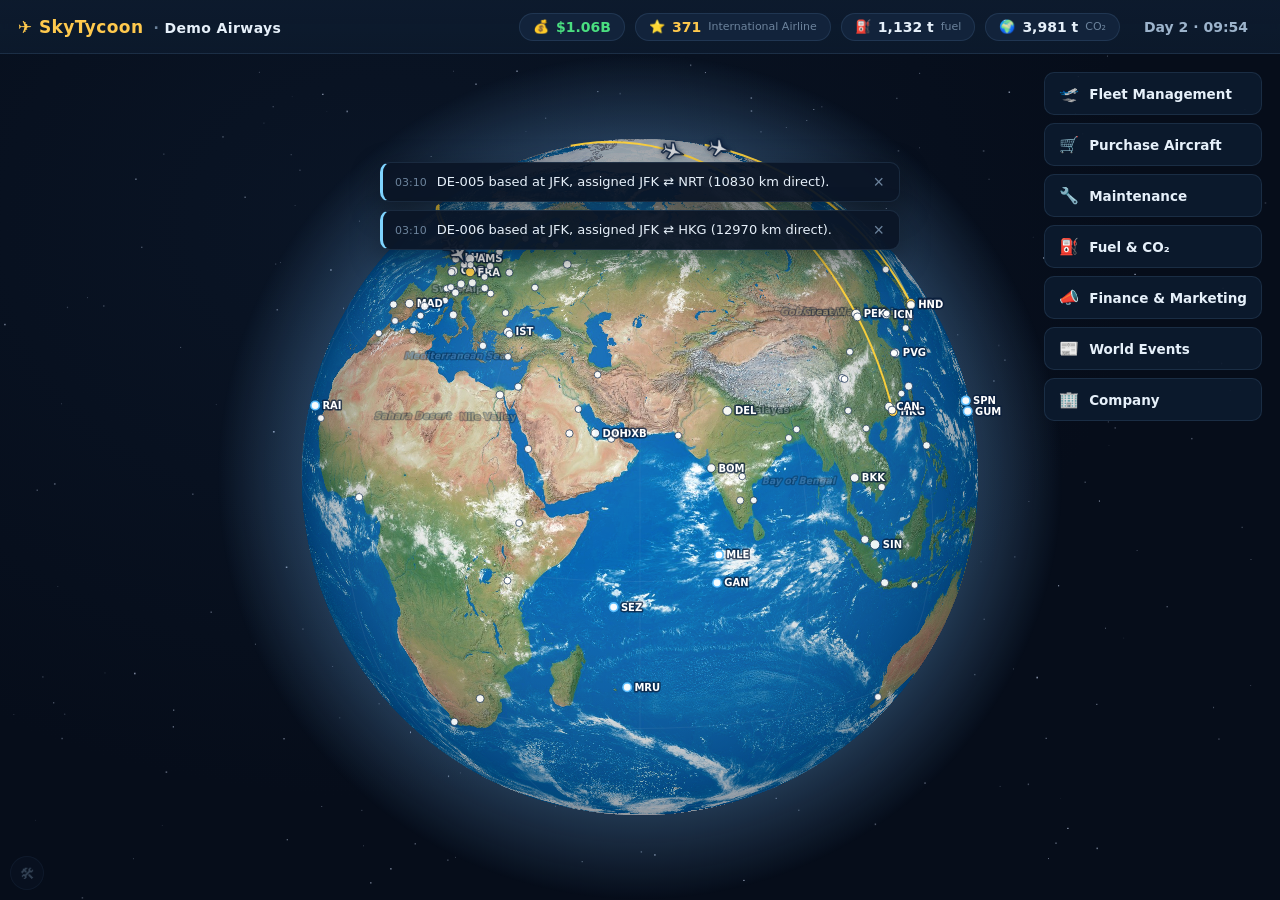
==== commit 705047f4: "Add on-device help AI with tip UI and Vercel COOP/COEP headers. EOF" ====
--- a/test-run.html
+++ b/test-run.html
@@ -48,6 +48,7 @@
   <script src="js/liveryart.js"></script>
   <script src="js/globe.js"></script>
   <script src="js/game.js"></script>
+  <script src="js/helpai.js"></script>
   <script src="js/ui.js"></script>
   <script>
     // no persistence in the smoke test
--- a/css/style.css
+++ b/css/style.css
@@ -204,6 +204,10 @@
   box-shadow: 0 12px 40px rgba(0, 0, 0, 0.5);
   backdrop-filter: blur(8px);
 }
+#panel.panel-wide {
+  width: 680px;
+  max-width: calc(100vw - 240px);
+}
 #panel.hidden { display: none; }
 #panel-head {
   display: flex;
@@ -574,6 +578,21 @@
 .plane-art-shop.bush {
   background: #5a7a4a url("../img/liveries/bush.jpg") center 62% / cover no-repeat;
 }
+/* Real-photo marketplace mode — no showroom/sky plate behind the shot */
+.plane-art-shop.photo {
+  background: linear-gradient(180deg, #0c1828 0%, #152a42 100%);
+  display: flex;
+  align-items: center;
+  justify-content: center;
+  min-height: 120px;
+}
+.plane-art-shop.photo .plane-photo {
+  display: block;
+  width: 100%;
+  height: 150px;
+  object-fit: cover;
+  object-position: center;
+}
 .plane-art-shop.sky .lart-canvas {
   filter: drop-shadow(0 8px 12px rgba(20, 40, 70, 0.22));
 }
@@ -650,6 +669,9 @@
   grid-template-columns: 1fr 1fr;
   gap: 8px;
   margin: 12px 0;
+}
+#panel.panel-wide .stat-grid {
+  grid-template-columns: 1fr 1fr 1fr;
 }
 .stat-grid > div {
   background: var(--panel-2);
@@ -873,6 +895,74 @@
 .toast.show { opacity: 1; transform: translate(-50%, 0); }
 
 /* ---------- onboarding ---------- */
+/* ---------- first-run tutorial ---------- */
+#tutorial {
+  position: fixed;
+  right: 16px;
+  bottom: 16px;
+  z-index: 55;
+  max-width: min(400px, calc(100vw - 32px));
+  pointer-events: none;
+}
+#tutorial.hidden { display: none; }
+.tut-card {
+  pointer-events: auto;
+  background: rgba(11, 22, 38, 0.97);
+  border: 1px solid var(--line);
+  border-radius: 14px;
+  padding: 14px 16px 12px;
+  box-shadow: 0 16px 48px rgba(0, 0, 0, 0.55);
+}
+.tut-top {
+  display: flex;
+  align-items: center;
+  justify-content: space-between;
+  gap: 10px;
+  margin-bottom: 6px;
+}
+.tut-badge {
+  font-size: 10px;
+  font-weight: 700;
+  letter-spacing: 0.06em;
+  text-transform: uppercase;
+  color: var(--gold);
+}
+.tut-step { font-size: 11px; color: var(--ink-3); }
+.tut-card h3 {
+  margin: 0 0 8px;
+  font-size: 15px;
+  color: var(--ink);
+}
+.tut-body {
+  font-size: 13px;
+  line-height: 1.45;
+  color: var(--ink-2);
+  margin-bottom: 12px;
+}
+.tut-actions {
+  display: flex;
+  flex-wrap: wrap;
+  gap: 8px;
+  align-items: center;
+  justify-content: flex-end;
+}
+.tut-wait { margin-right: auto; }
+body.tut-on #sidebar button {
+  transition: box-shadow 0.15s, border-color 0.15s;
+}
+body.tut-on[data-tut-panel="fleet"] #sidebar button[data-panel="fleet"],
+body.tut-on[data-tut-panel="buy"] #sidebar button[data-panel="buy"],
+body.tut-on[data-tut-panel="maint"] #sidebar button[data-panel="maint"],
+body.tut-on[data-tut-panel="fuel"] #sidebar button[data-panel="fuel"],
+body.tut-on[data-tut-panel="marketing"] #sidebar button[data-panel="marketing"],
+body.tut-on[data-tut-panel="events"] #sidebar button[data-panel="events"],
+body.tut-on[data-tut-panel="company"] #sidebar button[data-panel="company"],
+body.tut-on[data-tut-panel="help"] #sidebar button[data-panel="help"] {
+  border-color: var(--gold);
+  box-shadow: 0 0 0 2px rgba(251, 191, 36, 0.45);
+  color: var(--gold);
+}
+
 #onboard {
   position: fixed;
   inset: 0;
@@ -970,6 +1060,26 @@
   transition: opacity 0.15s;
 }
 #devbtn:hover { opacity: 1; }
+
+/* Dev cinematic mode — hide chrome; 🛠 stays so you can toggle back */
+body.ui-chrome-off #topbar,
+body.ui-chrome-off #sidebar,
+body.ui-chrome-off #panel,
+body.ui-chrome-off #sndbtn,
+body.ui-chrome-off #airport-card,
+body.ui-chrome-off #plane-card,
+body.ui-chrome-off #route-card,
+body.ui-chrome-off #report-card,
+body.ui-chrome-off #notifs,
+body.ui-chrome-off #tutorial {
+  display: none !important;
+}
+body.ui-chrome-off #devbtn,
+body.ui-chrome-off #devpanel {
+  z-index: 80;
+  opacity: 1;
+}
+
 #devpanel {
   position: fixed;
   left: 10px;
@@ -1146,6 +1256,7 @@
 /* Compact desktop / large iPad — keep side panel from eating the globe */
 @media (min-width: 901px) and (max-width: 1100px) {
   #panel { width: min(400px, calc(100vw - 210px)); max-width: calc(100vw - 210px); }
+  #panel.panel-wide { width: min(560px, calc(100vw - 200px)); max-width: calc(100vw - 200px); }
   #sidebar button { min-height: 44px; }
 }
 
@@ -1603,28 +1714,37 @@
 .hist-route { min-width: 96px; }
 .hist-when { margin-left: auto; }
 
-/* help / FAQ accordion */
-.help-card { padding: 0; overflow: hidden; }
-.help-q {
-  display: flex;
-  width: 100%;
-  align-items: center;
-  justify-content: space-between;
-  gap: 10px;
-  padding: 12px 14px;
-  background: transparent;
-  border: none;
-  color: inherit;
+/* help guide (matches panel-tip blurbs) */
+.charter-brief { font-style: italic; color: var(--ink-2); }
+.help-guide { display: flex; flex-direction: column; gap: 0; }
+.help-ask {
+  display: flex;
+  gap: 8px;
+  align-items: center;
+  margin-bottom: 10px;
+}
+.help-ask input {
+  flex: 1;
+  min-width: 0;
+  box-sizing: border-box;
+  padding: 8px 10px;
+  border-radius: 8px;
+  border: 1px solid var(--line);
+  background: var(--panel-2);
+  color: var(--ink);
   font: inherit;
-  text-align: left;
-  cursor: pointer;
-}
-.help-q:hover { color: var(--gold); }
-.help-chevron { color: var(--ink-3); flex-shrink: 0; }
-.help-card.open .help-q { color: var(--gold); border-bottom: 1px solid var(--line); }
-.help-a {
-  padding: 10px 14px 14px;
-  color: var(--ink-2);
   font-size: 13px;
-  line-height: 1.45;
-}
+}
+.help-ask input:focus { outline: none; border-color: var(--accent); }
+.help-ask .btn { flex-shrink: 0; }
+.help-ai-status {
+  margin: -4px 0 10px;
+  min-height: 1.2em;
+}
+.help-answer {
+  border-color: rgba(251, 191, 36, 0.35);
+  background: rgba(251, 191, 36, 0.06);
+}
+.help-answer > summary { color: var(--gold); }
+.help-topic .tip-body b,
+.help-answer .tip-body b { color: var(--ink); font-weight: 650; }
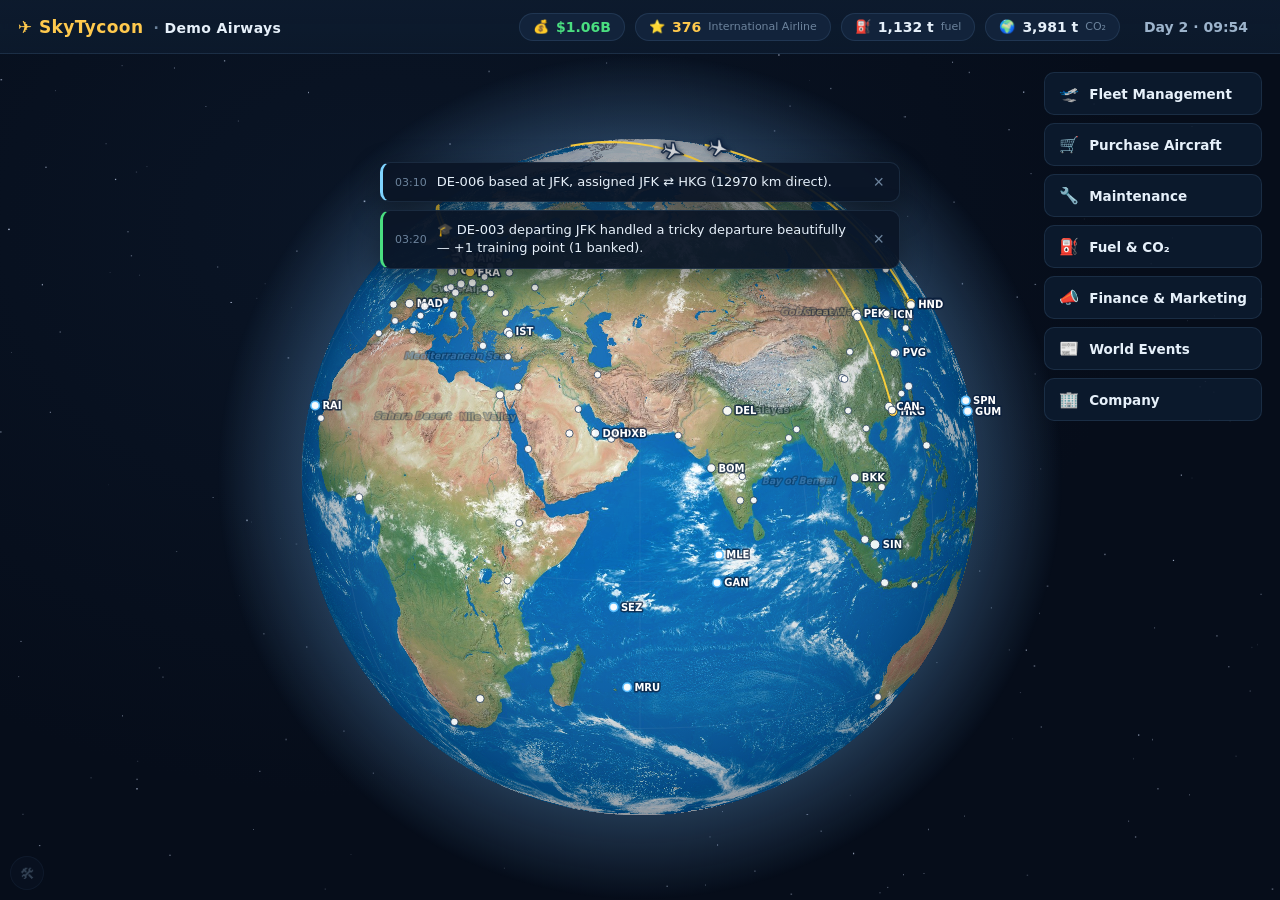
==== commit 2c4e4d26: "Add durable saves, ChatGPT-style help memory, and History Log. Persist progress in localStorage/Inde" ====
--- a/test-run.html
+++ b/test-run.html
@@ -48,6 +48,7 @@
   <script src="js/liveryart.js"></script>
   <script src="js/globe.js"></script>
   <script src="js/game.js"></script>
+  <script src="js/persist.js"></script>
   <script src="js/helpai.js"></script>
   <script src="js/ui.js"></script>
   <script>
--- a/css/style.css
+++ b/css/style.css
@@ -956,6 +956,7 @@
 body.tut-on[data-tut-panel="fuel"] #sidebar button[data-panel="fuel"],
 body.tut-on[data-tut-panel="marketing"] #sidebar button[data-panel="marketing"],
 body.tut-on[data-tut-panel="events"] #sidebar button[data-panel="events"],
+body.tut-on[data-tut-panel="logs"] #sidebar button[data-panel="logs"],
 body.tut-on[data-tut-panel="company"] #sidebar button[data-panel="company"],
 body.tut-on[data-tut-panel="help"] #sidebar button[data-panel="help"] {
   border-color: var(--gold);
@@ -1714,14 +1715,139 @@
 .hist-route { min-width: 96px; }
 .hist-when { margin-left: auto; }
 
-/* help guide (matches panel-tip blurbs) */
 .charter-brief { font-style: italic; color: var(--ink-2); }
-.help-guide { display: flex; flex-direction: column; gap: 0; }
+
+/* ChatGPT-style help desk */
+.gpt-shell {
+  display: flex;
+  flex-direction: column;
+  gap: 8px;
+  min-height: min(70vh, 640px);
+}
+.gpt-toolbar {
+  display: flex;
+  align-items: center;
+  justify-content: space-between;
+  gap: 8px;
+}
+.gpt-log {
+  flex: 1;
+  min-height: 280px;
+  max-height: min(52vh, 480px);
+  overflow-y: auto;
+  padding: 12px 10px;
+  border: 1px solid var(--line);
+  border-radius: 12px;
+  background: rgba(0, 0, 0, 0.22);
+  display: flex;
+  flex-direction: column;
+  gap: 14px;
+}
+.gpt-row {
+  display: flex;
+  gap: 10px;
+  align-items: flex-start;
+  max-width: 100%;
+}
+.gpt-row.gpt-user { flex-direction: row-reverse; }
+.gpt-avatar {
+  flex-shrink: 0;
+  width: 28px;
+  height: 28px;
+  border-radius: 8px;
+  display: grid;
+  place-items: center;
+  font-size: 10px;
+  font-weight: 700;
+  background: var(--panel-2);
+  border: 1px solid var(--line);
+  color: var(--ink-3);
+}
+.gpt-user .gpt-avatar {
+  background: rgba(80, 140, 220, 0.25);
+  border-color: rgba(120, 170, 240, 0.4);
+  color: var(--ink);
+}
+.gpt-assistant .gpt-avatar {
+  background: rgba(251, 191, 36, 0.12);
+  border-color: rgba(251, 191, 36, 0.35);
+  color: var(--gold);
+}
+.gpt-bubble {
+  max-width: min(92%, 420px);
+  padding: 10px 12px;
+  border-radius: 14px;
+  font-size: 13px;
+  line-height: 1.5;
+  color: var(--ink-2);
+  border: 1px solid var(--line);
+  background: var(--panel-2);
+}
+.gpt-user .gpt-bubble {
+  background: rgba(80, 140, 220, 0.2);
+  border-color: rgba(120, 170, 240, 0.35);
+  color: var(--ink);
+  border-bottom-right-radius: 4px;
+}
+.gpt-assistant .gpt-bubble {
+  border-bottom-left-radius: 4px;
+}
+.gpt-assistant .gpt-bubble b { color: var(--gold); }
+.gpt-suggestions {
+  display: flex;
+  flex-wrap: wrap;
+  gap: 6px;
+  max-height: 72px;
+  overflow-y: auto;
+}
+.help-chip { font-size: 11px; max-width: 100%; }
+.gpt-composer {
+  display: flex;
+  gap: 8px;
+  align-items: flex-end;
+  padding: 8px;
+  border: 1px solid var(--line);
+  border-radius: 14px;
+  background: rgba(0, 0, 0, 0.18);
+}
+.gpt-composer textarea {
+  flex: 1;
+  min-width: 0;
+  resize: none;
+  border: none;
+  background: transparent;
+  color: var(--ink);
+  font: inherit;
+  font-size: 13px;
+  line-height: 1.4;
+  padding: 8px 6px;
+  max-height: 120px;
+  outline: none;
+}
+.gpt-send { flex-shrink: 0; min-width: 72px; }
+.help-topic-list {
+  display: flex;
+  flex-direction: column;
+  gap: 4px;
+}
+.help-topic-link {
+  display: block;
+  width: 100%;
+  text-align: left;
+  background: transparent;
+  border: none;
+  color: var(--ink-2);
+  font: inherit;
+  font-size: 12px;
+  padding: 6px 4px;
+  cursor: pointer;
+  border-radius: 6px;
+}
+.help-topic-link:hover { color: var(--gold); background: rgba(251, 191, 36, 0.06); }
 .help-ask {
   display: flex;
   gap: 8px;
   align-items: center;
-  margin-bottom: 10px;
 }
 .help-ask input {
   flex: 1;
@@ -1736,15 +1862,44 @@
   font-size: 13px;
 }
 .help-ask input:focus { outline: none; border-color: var(--accent); }
-.help-ask .btn { flex-shrink: 0; }
-.help-ai-status {
-  margin: -4px 0 10px;
-  min-height: 1.2em;
-}
-.help-answer {
-  border-color: rgba(251, 191, 36, 0.35);
-  background: rgba(251, 191, 36, 0.06);
-}
-.help-answer > summary { color: var(--gold); }
-.help-topic .tip-body b,
-.help-answer .tip-body b { color: var(--ink); font-weight: 650; }
+
+/* History log feed */
+.log-feed {
+  display: flex;
+  flex-direction: column;
+  gap: 2px;
+  max-height: min(60vh, 560px);
+  overflow-y: auto;
+  border: 1px solid var(--line);
+  border-radius: 10px;
+  background: rgba(0, 0, 0, 0.15);
+}
+.log-row {
+  display: grid;
+  grid-template-columns: 110px 52px 1fr;
+  gap: 8px;
+  padding: 8px 10px;
+  font-size: 12px;
+  border-bottom: 1px solid rgba(255, 255, 255, 0.04);
+  align-items: start;
+}
+.log-row:last-child { border-bottom: none; }
+.log-time { color: var(--ink-3); white-space: nowrap; }
+.log-kind {
+  font-size: 10px;
+  font-weight: 700;
+  text-transform: uppercase;
+  letter-spacing: 0.04em;
+  color: var(--ink-3);
+}
+.log-msg { color: var(--ink-2); line-height: 1.4; }
+.log-good .log-kind { color: var(--ok); }
+.log-bad .log-kind { color: var(--bad); }
+.log-money .log-kind { color: var(--gold); }
+.log-good .log-msg { color: var(--ok); }
+.log-bad .log-msg { color: var(--bad); }
+
+@media (max-width: 700px) {
+  .log-row { grid-template-columns: 1fr; gap: 2px; }
+  .gpt-shell { min-height: 0; }
+}
